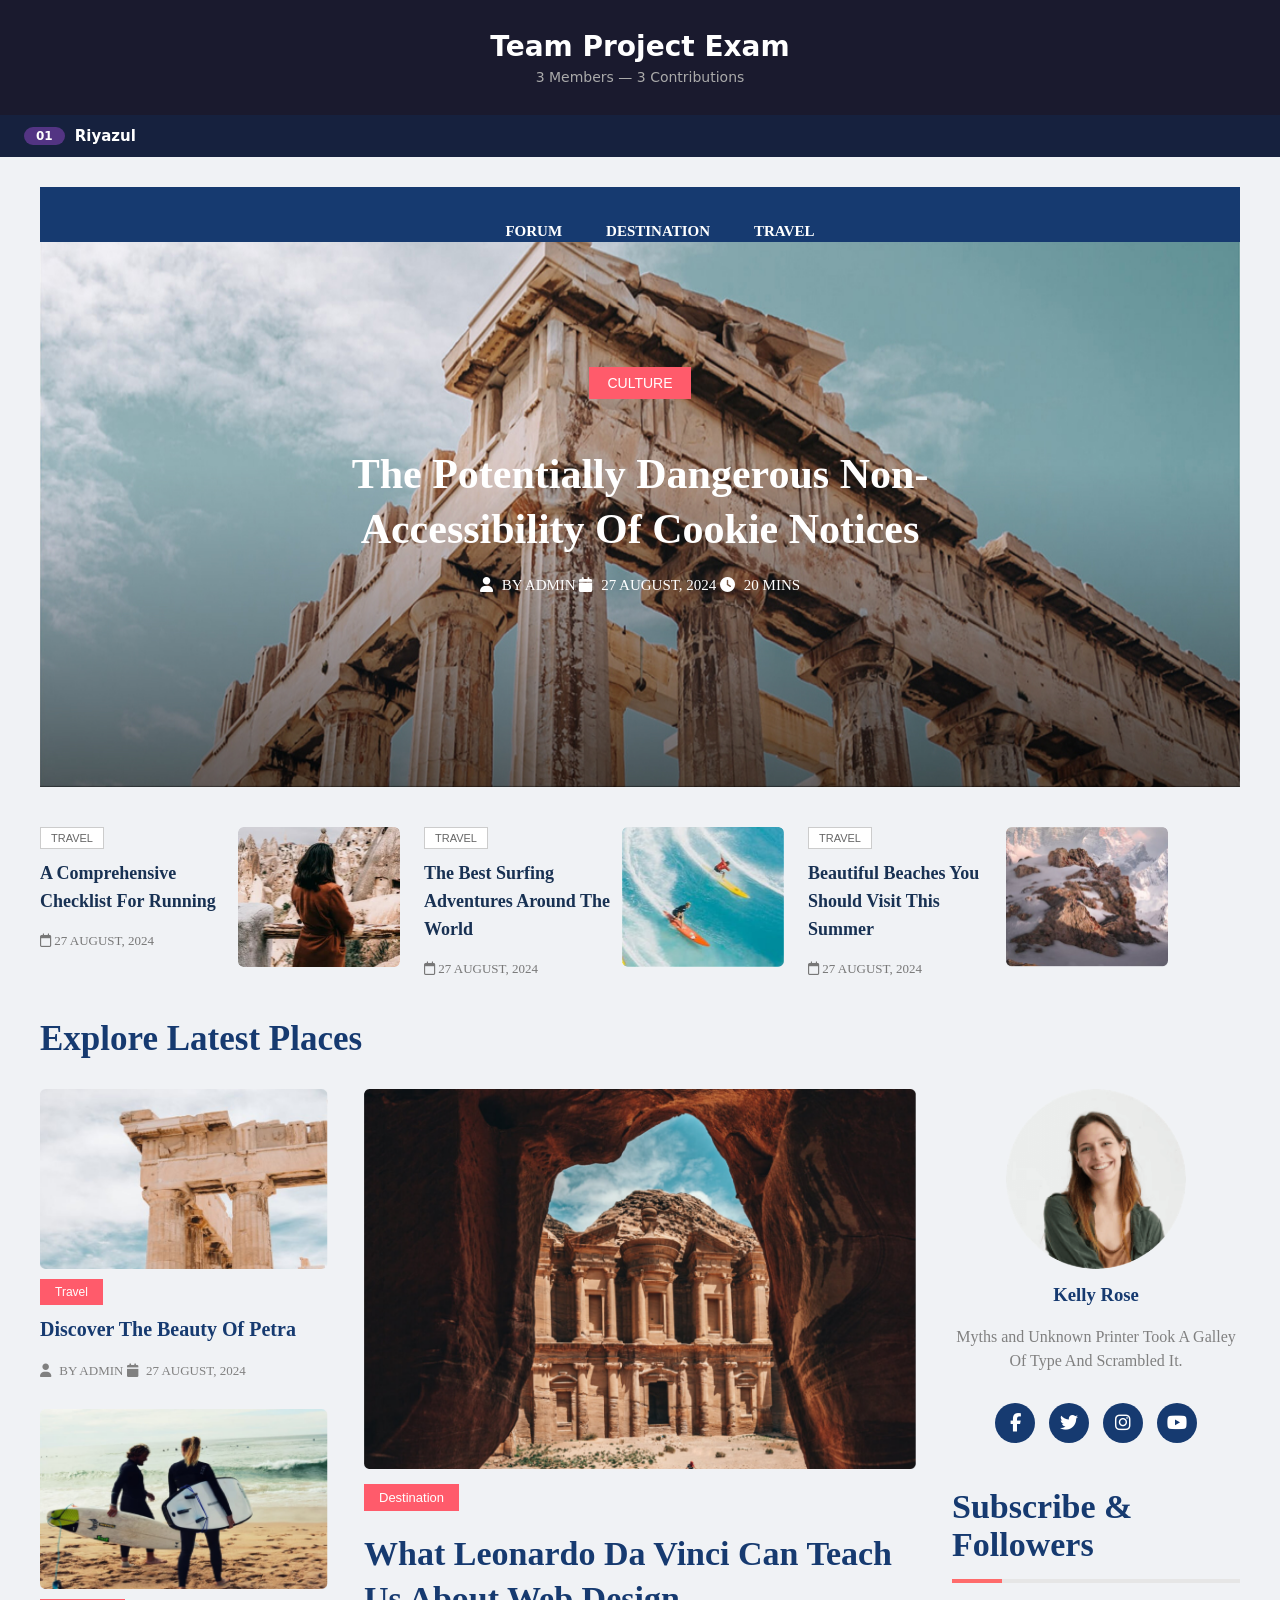
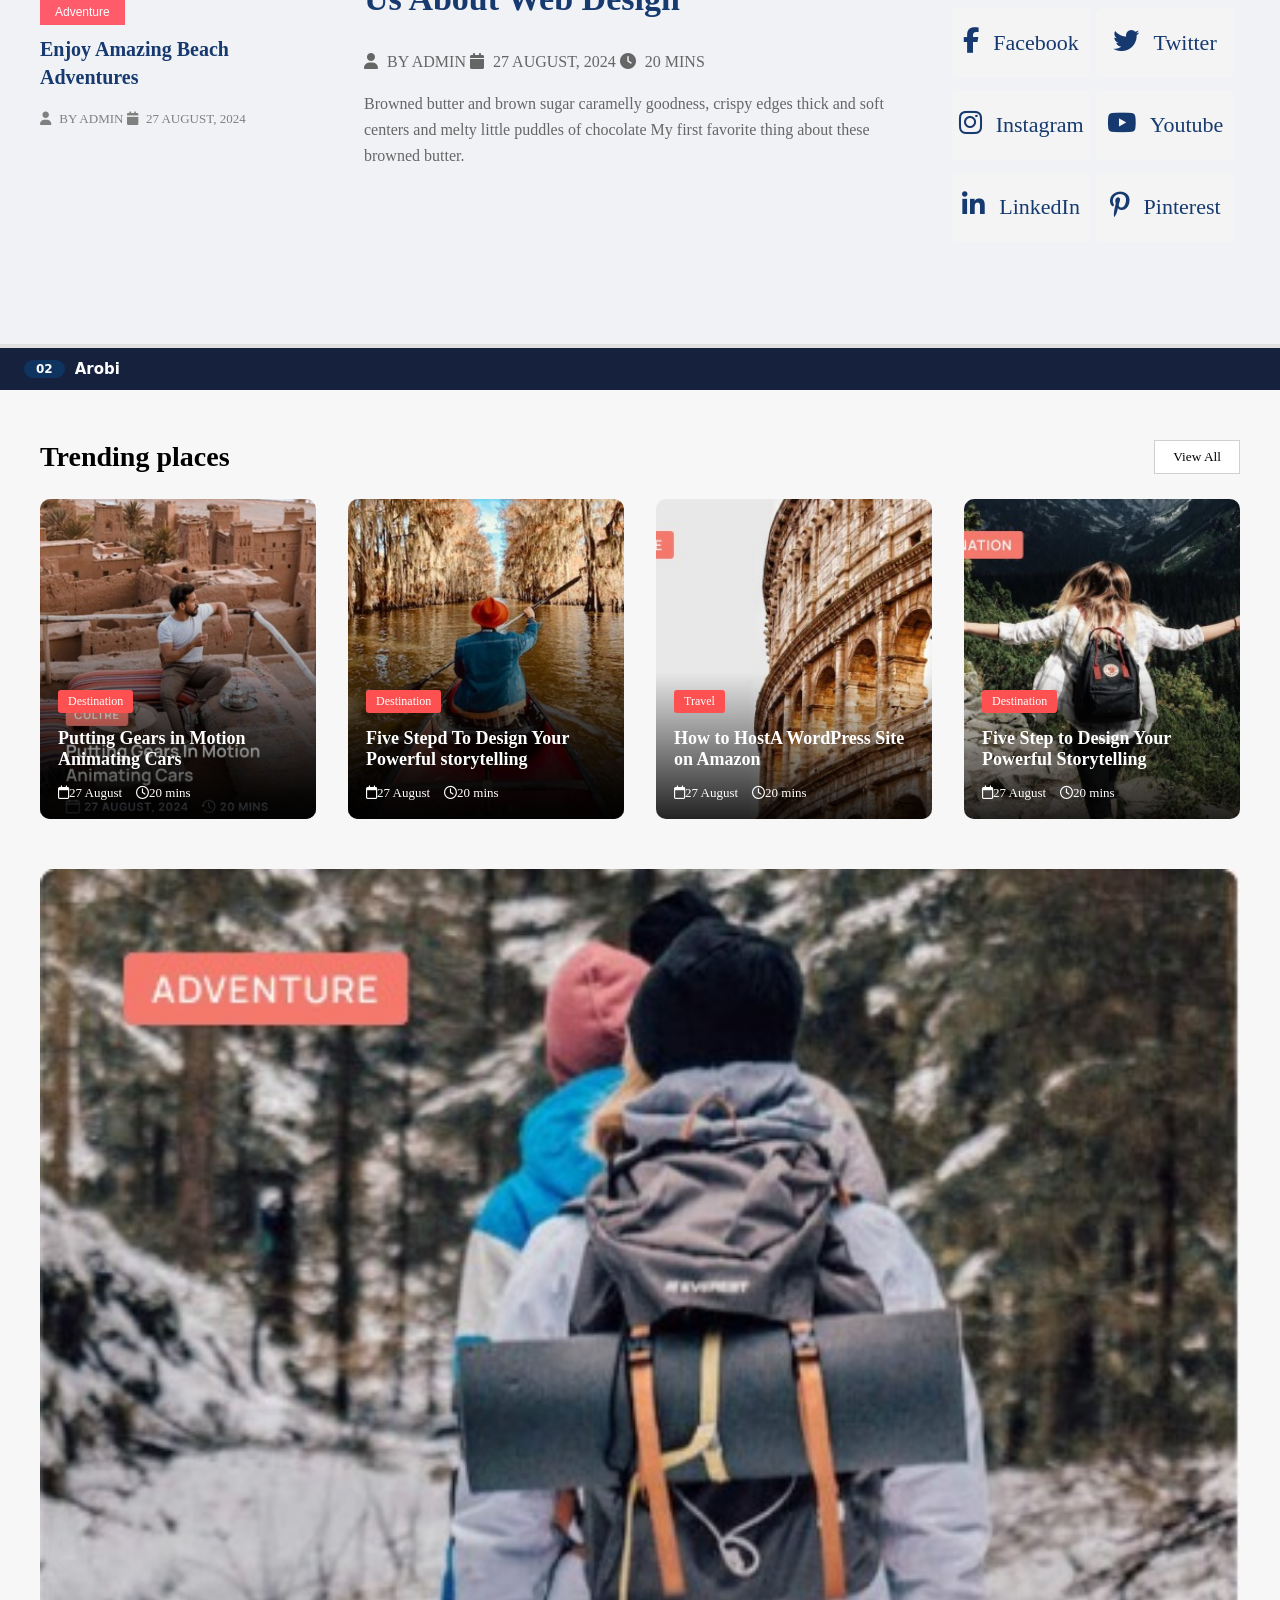
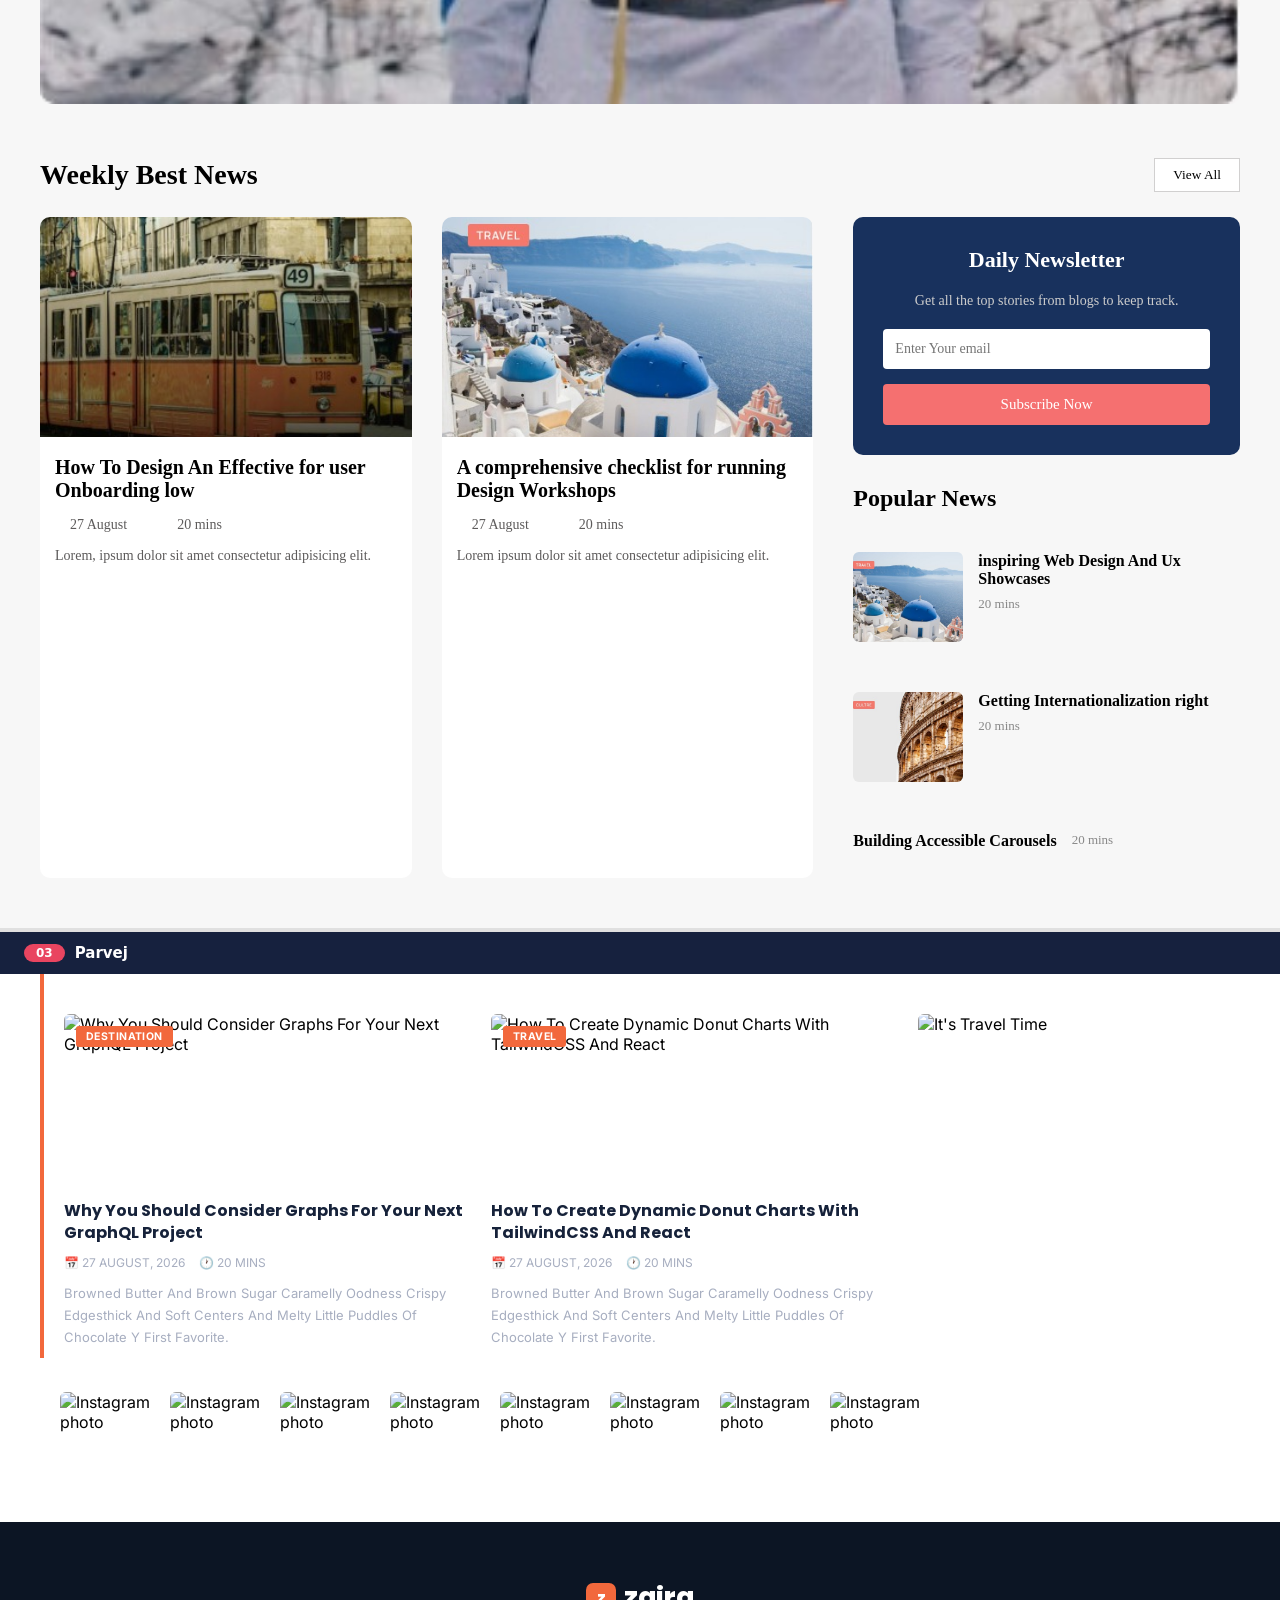
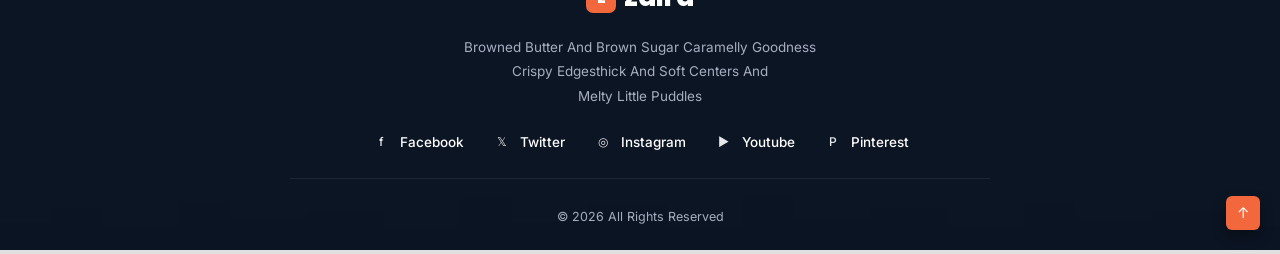
==== index.html @ 9e025f3e "exam" ====
<!DOCTYPE html>
<html lang="en">
<head>
  <meta charset="UTF-8">
  <meta name="viewport" content="width=device-width, initial-scale=1.0">
  <title>Team Exam - 3 Members</title>
  <style>
    *{margin:0;padding:0;box-sizing:border-box;font-family:system-ui,sans-serif;}
    body{background:#f0f2f5;}
    .header{background:#1a1a2e;color:#fff;text-align:center;padding:30px 20px;}
    .header h1{font-size:28px;margin-bottom:6px;}
    .header p{color:#aaa;font-size:14px;}
    .member-section{border-bottom:4px solid #e0e0e0;}
    .member-label{background:#16213e;color:#fff;padding:12px 24px;font-size:15px;font-weight:600;display:flex;align-items:center;gap:10px;}
    .member-label .badge{background:#e94560;border-radius:20px;padding:2px 12px;font-size:12px;}
    .member-label .badge.riyazul{background:#533483;}
    .member-label .badge.arobi{background:#0f3460;}
    .member-label .badge.parvej{background:#e94560;}
    iframe{width:100%;border:none;display:block;}
  </style>
</head>
<body>
  <div class="header">
    <h1>Team Project Exam</h1>
    <p>3 Members — 3 Contributions</p>
  </div>

  <div class="member-section">
    <div class="member-label">
      <span class="badge riyazul">01</span> Riyazul
    </div>
    <iframe src="Riyazul/index.html" title="Riyazul's Work" onload="this.style.height=this.contentWindow.document.documentElement.scrollHeight+'px'"></iframe>
  </div>

  <div class="member-section">
    <div class="member-label">
      <span class="badge arobi">02</span> Arobi
    </div>
    <iframe src="Arobi/Exam/Exam.html" title="Arobi's Work" onload="this.style.height=this.contentWindow.document.documentElement.scrollHeight+'px'"></iframe>
  </div>

  <div class="member-section">
    <div class="member-label">
      <span class="badge parvej">03</span> Parvej
    </div>
    <iframe src="Parvej/index.html" title="Parvej's Work" onload="this.style.height=this.contentWindow.document.documentElement.scrollHeight+'px'"></iframe>
  </div>

  <script>
    document.querySelectorAll('iframe').forEach(iframe => {
      iframe.addEventListener('load', () => {
        try {
          const height = iframe.contentWindow.document.documentElement.scrollHeight;
          iframe.style.height = height + 'px';
        } catch(e) {}
      });
    });
  </script>
</body>
</html>
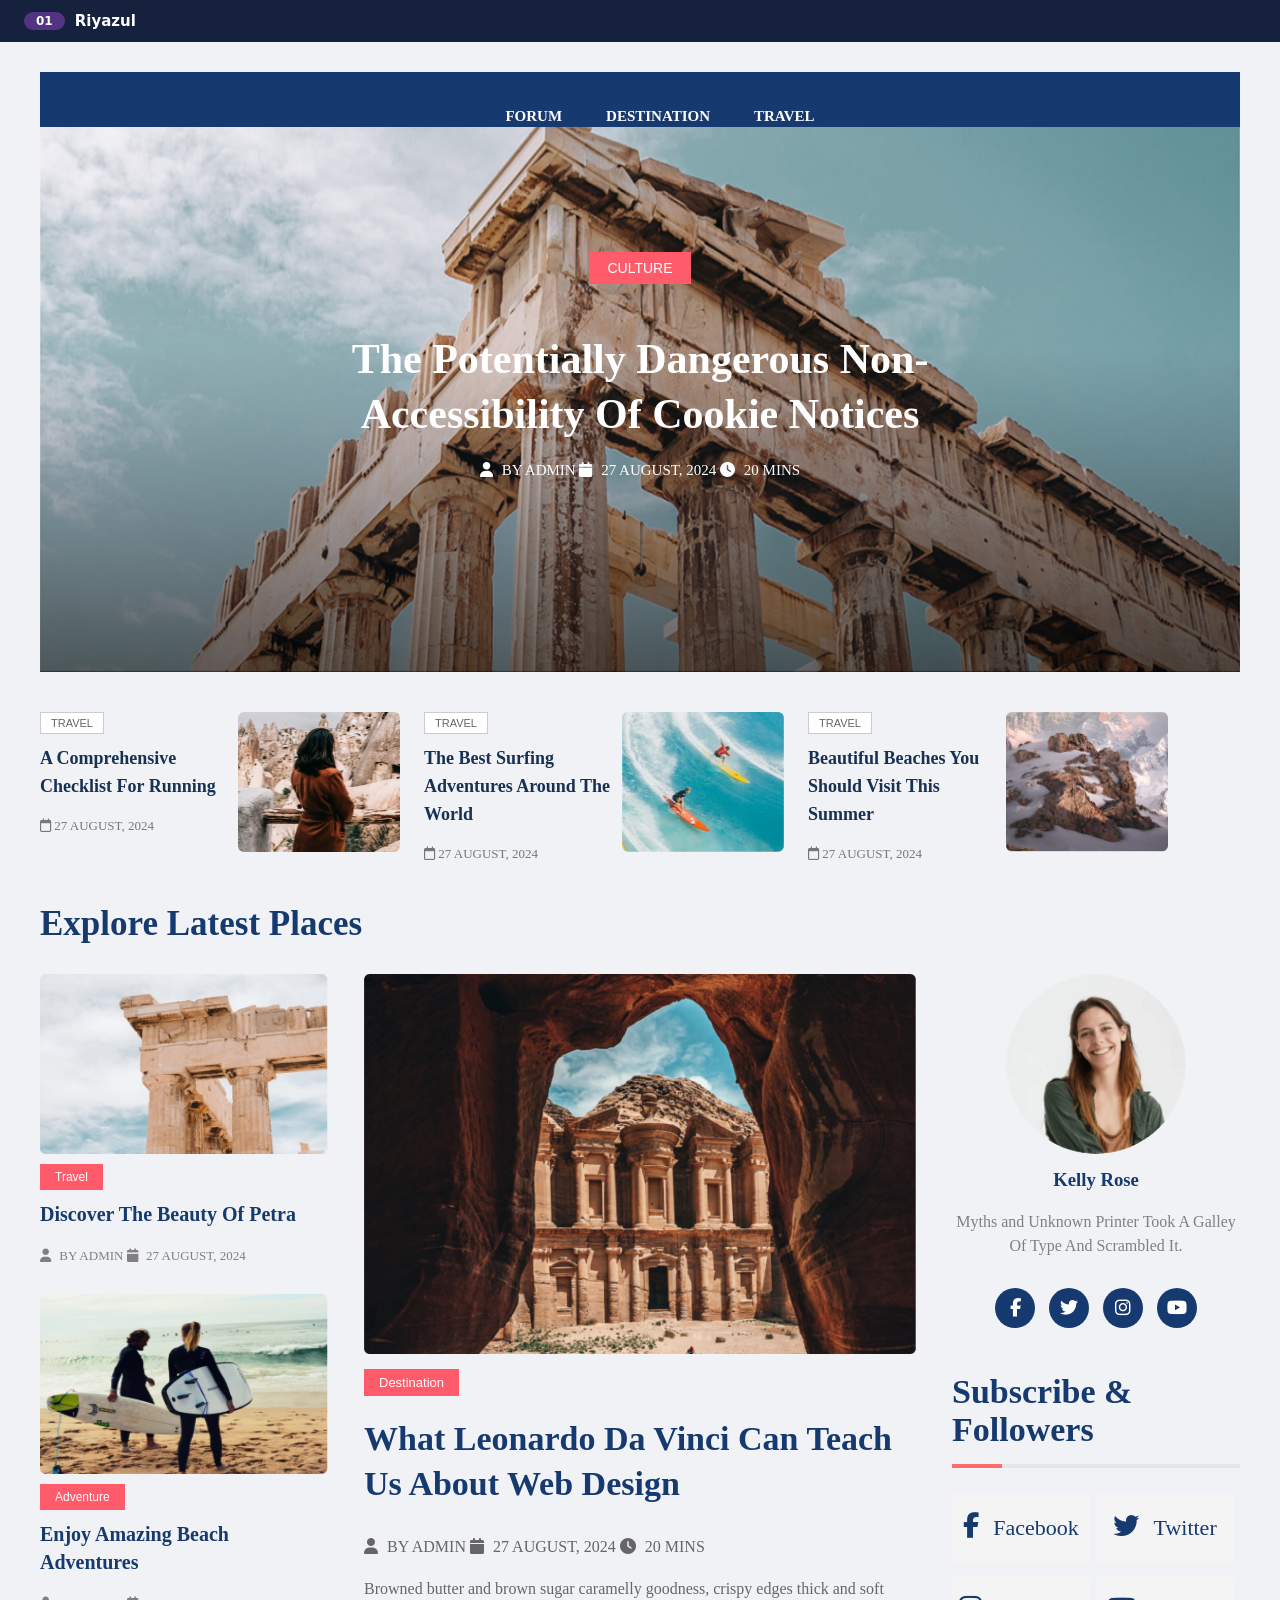
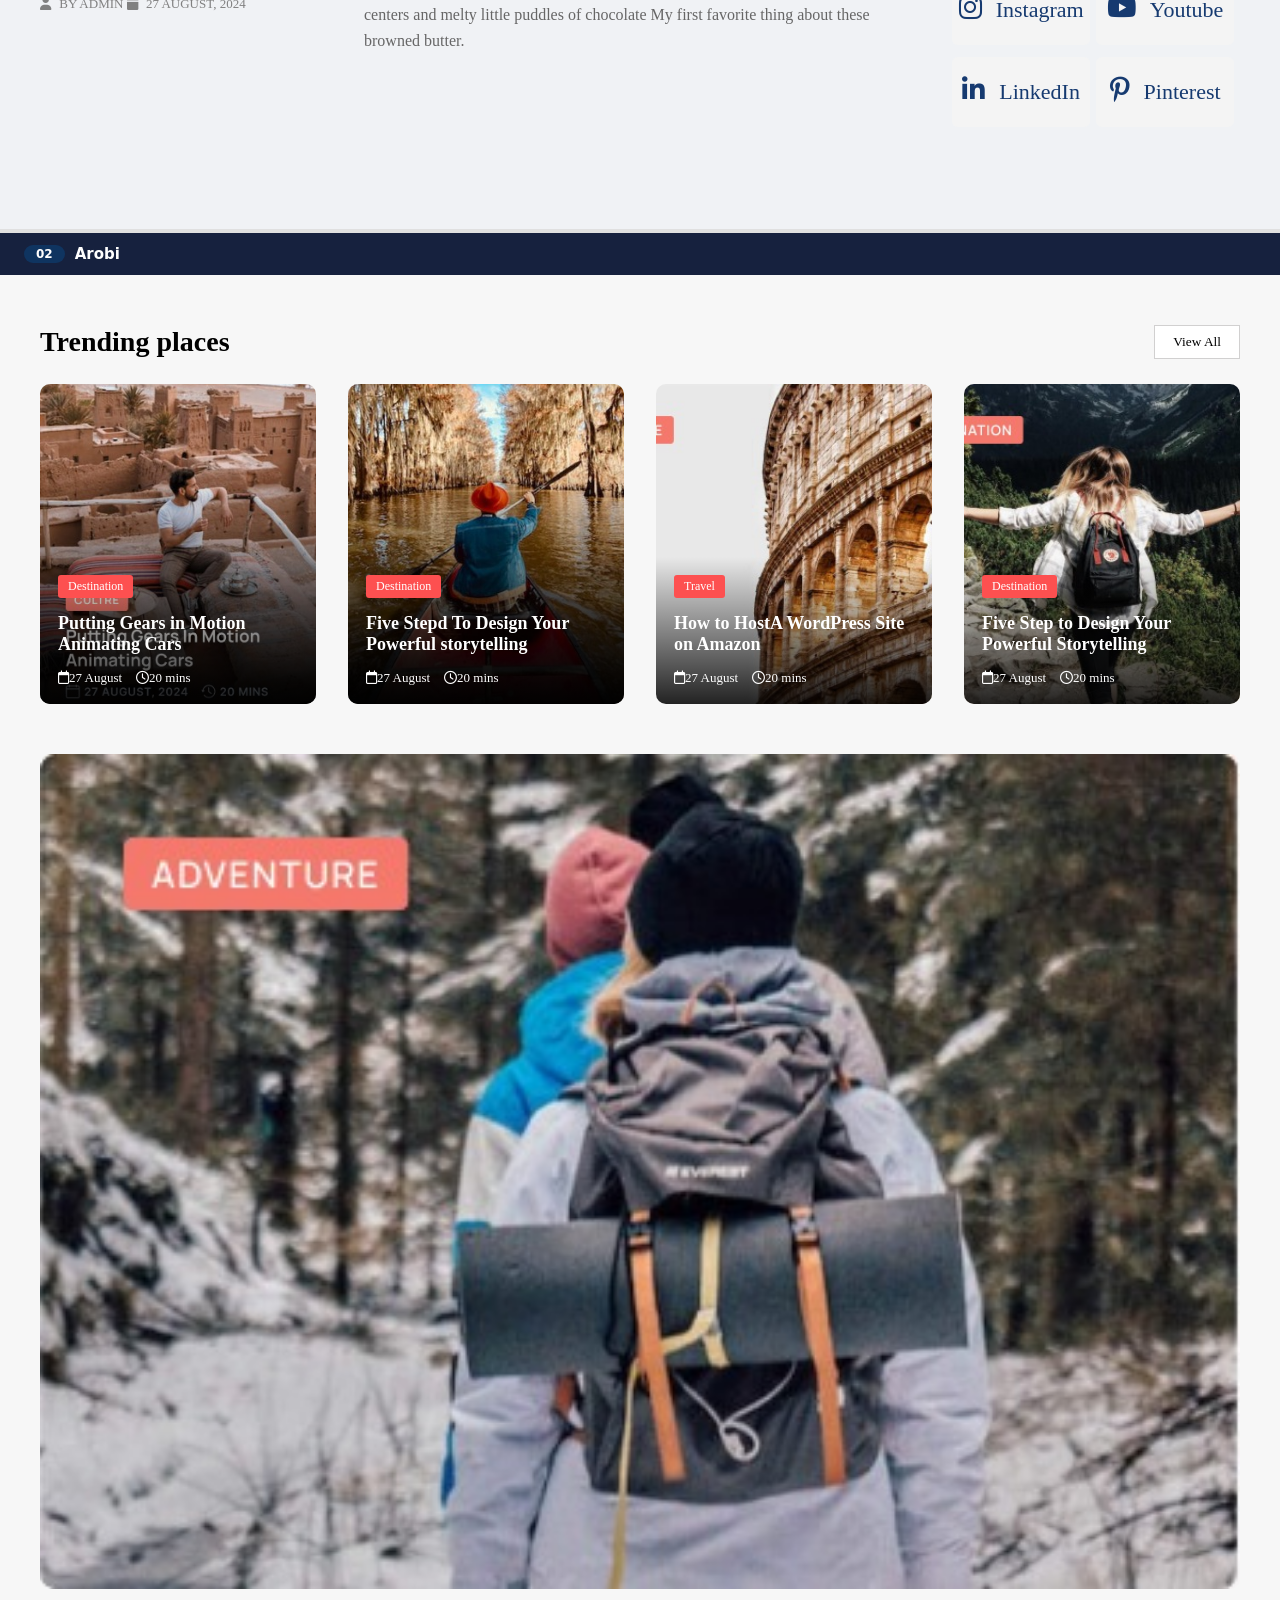
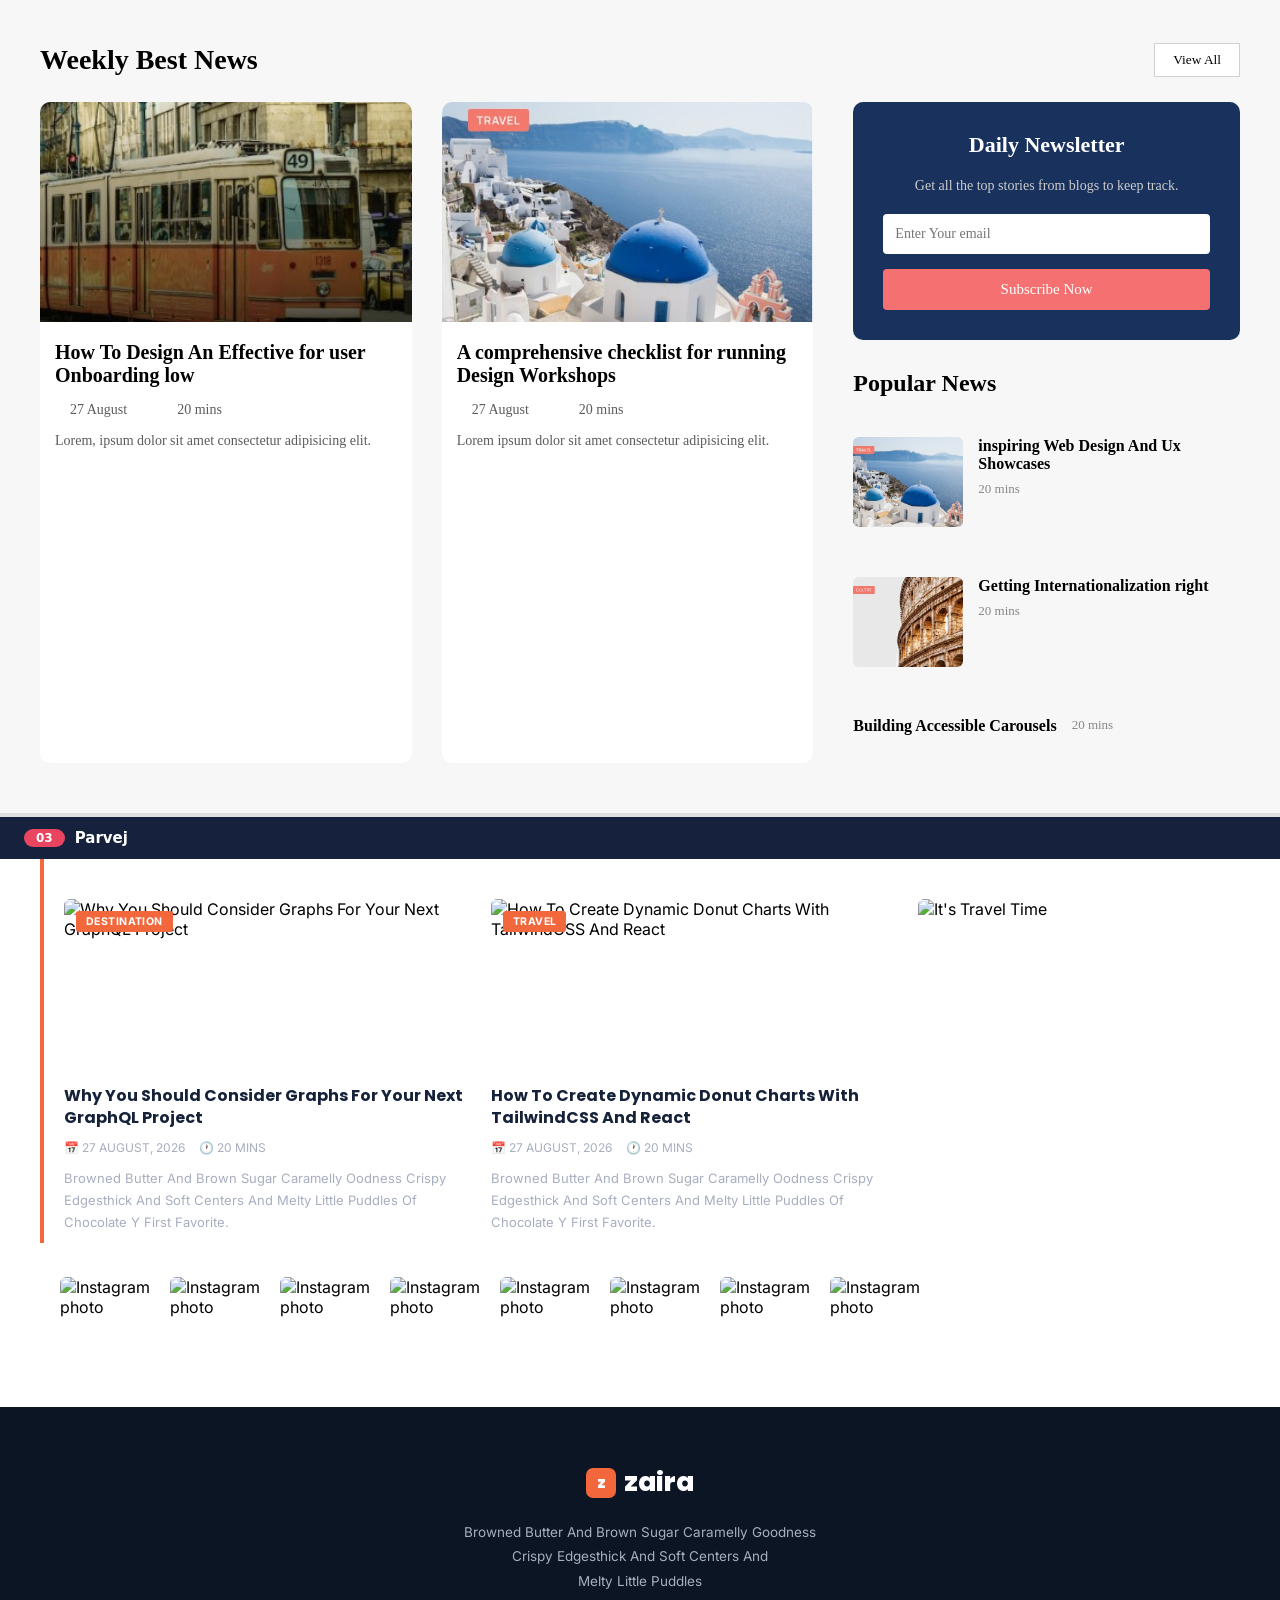
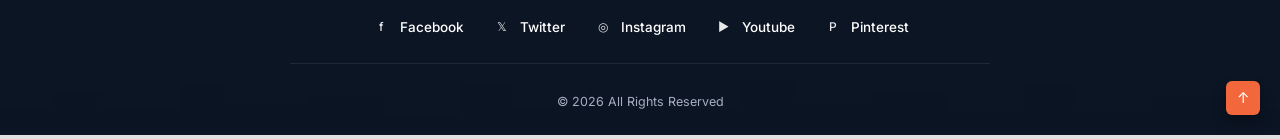
==== commit 569be0a9: "updated" ====
--- a/index.html
+++ b/index.html
@@ -20,10 +20,6 @@
   </style>
 </head>
 <body>
-  <div class="header">
-    <h1>Team Project Exam</h1>
-    <p>3 Members — 3 Contributions</p>
-  </div>
 
   <div class="member-section">
     <div class="member-label">
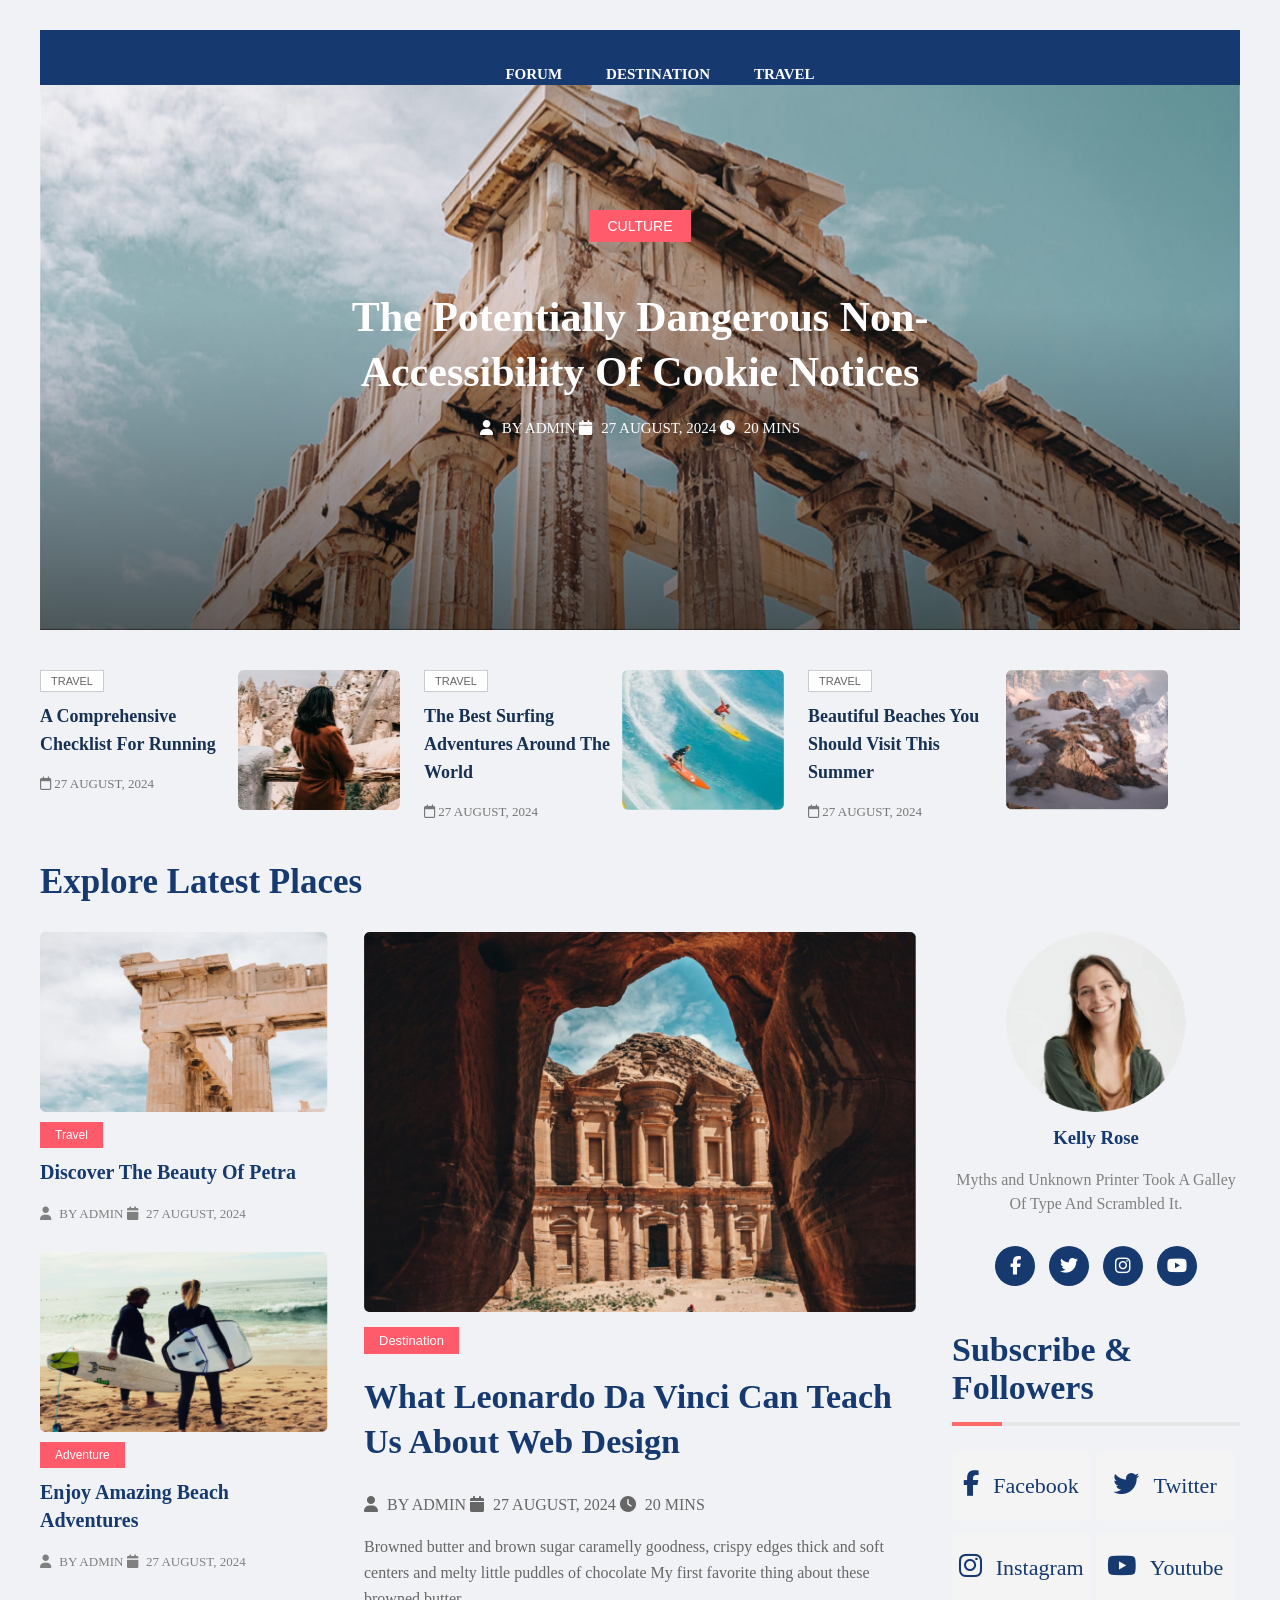
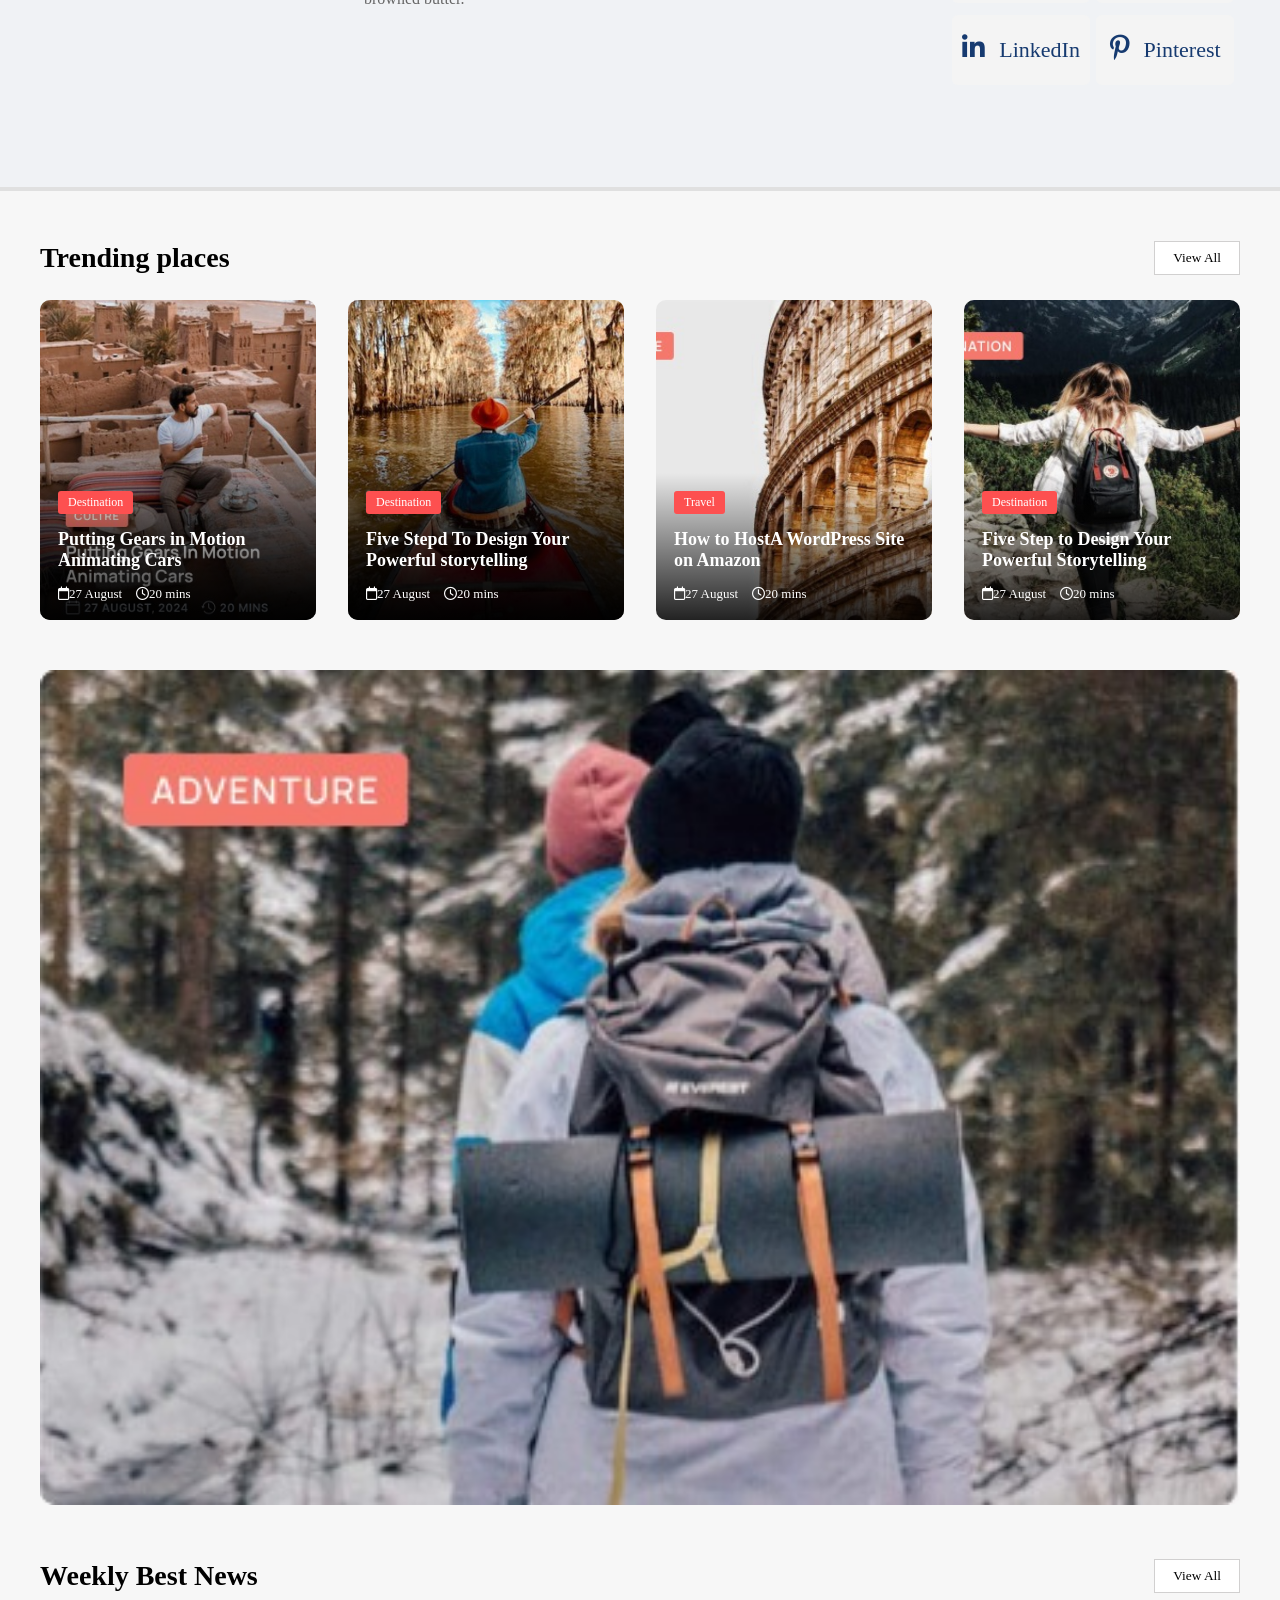
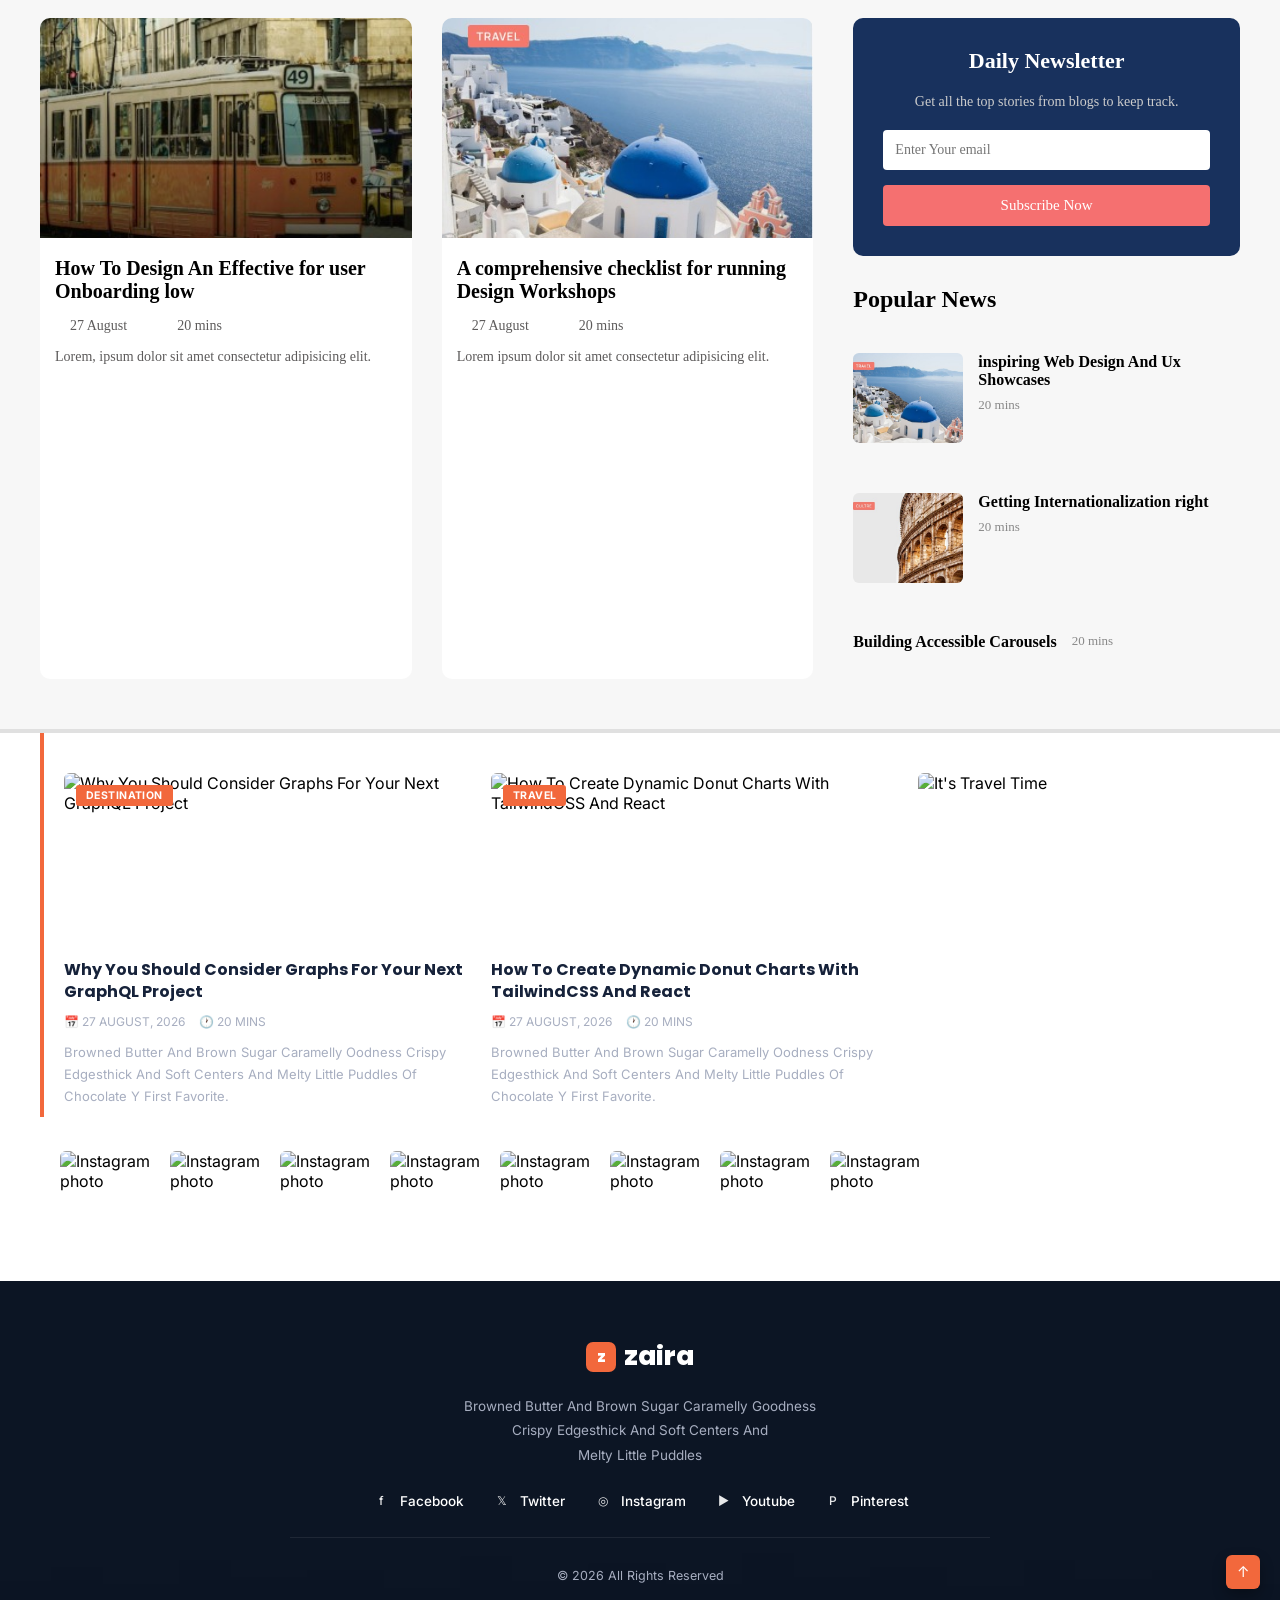
==== commit d9a3e3f0: "Update index.html" ====
--- a/index.html
+++ b/index.html
@@ -22,23 +22,17 @@
 <body>
 
   <div class="member-section">
-    <div class="member-label">
-      <span class="badge riyazul">01</span> Riyazul
-    </div>
+
     <iframe src="Riyazul/index.html" title="Riyazul's Work" onload="this.style.height=this.contentWindow.document.documentElement.scrollHeight+'px'"></iframe>
   </div>
 
   <div class="member-section">
-    <div class="member-label">
-      <span class="badge arobi">02</span> Arobi
-    </div>
+  
     <iframe src="Arobi/Exam/Exam.html" title="Arobi's Work" onload="this.style.height=this.contentWindow.document.documentElement.scrollHeight+'px'"></iframe>
   </div>
 
   <div class="member-section">
-    <div class="member-label">
-      <span class="badge parvej">03</span> Parvej
-    </div>
+
     <iframe src="Parvej/index.html" title="Parvej's Work" onload="this.style.height=this.contentWindow.document.documentElement.scrollHeight+'px'"></iframe>
   </div>
 
